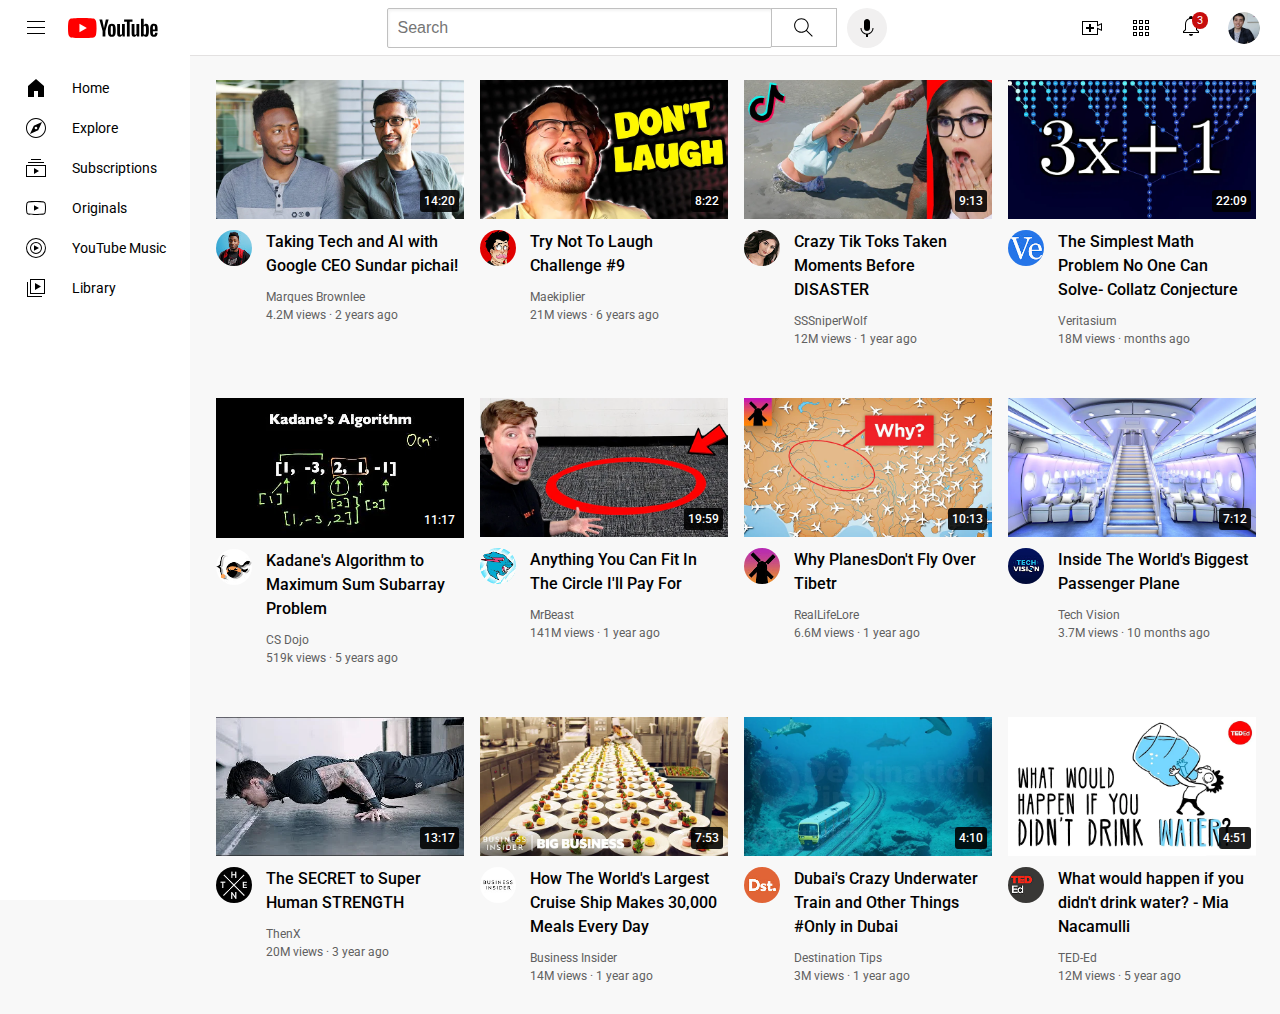
==== index.html @ 8ce8a134 "Update and rename div2youtube4.html to index.html" ====
<!DOCTYPE html>
<html>
  <head>
    <title>Div2Youtube</title>
    <link rel="preconnect" href="https://fonts.googleapis.com">
    <link rel="preconnect" href="https://fonts.gstatic.com" crossorigin>
    <link href="https://fonts.googleapis.com/css2?family=Montserrat&family=Roboto:wght@400;500;700&display=swap" rel="stylesheet">
    <link rel="stylesheet" href="styles/video.css">
    <link rel="stylesheet" href="styles/general.css">
    <link rel="stylesheet" href="styles/header.css">
    <link rel="stylesheet" href="styles/sidebar.css">
  </head>
  <body>
    <header class="header">
      <div class="left-section">
        <img class="hamburger-menu" src="icons/hamburger-menu.svg">
        <img class="youtube-logo" src="icons/youtube-logo.svg"> 
      </div>
      <div class="middle-section">
        <input class="search-bar" type="text"
         placeholder="Search">
         <button class="search-button" title="Search">
          <img class="search-icon"  src="icons/search.svg">
        </button>
         <button class="voice-search-button" title="Search with your voice">
          <img class="voice-search-icon" src="icons/voice-search-icon.svg">
        </button>
      </div>
      <div class="right-section">
        <img class="upload-icon" title="Create" src="icons/upload.svg">
        <img class="youtube-apps-icon" title="YouTube-apps" src="icons/youtube-apps.svg">
        <div class="notification-class" title="Notifications">
          <img class="notification-icon" src="icons/notifications.svg">
          <div class="notification-number">3</div>
        </div>
        
        <img class="current-user-picture" title="My Account" src="channel-pictures/my-channel.jpeg">
      </div>
    </header>

    <nav class="sidebar">
      <div class="sidebar-link" title="Home">
        <img src="icons/home.svg">
        <div>Home</div>
      </div>
      <div class="sidebar-link" title="Explore">
        <img src="icons/explore.svg">
        <div>Explore</div>
      </div>
      <div class="sidebar-link" title="Subscriptions">
        <img  src="icons/subscriptions.svg">
        <div>Subscriptions</div>
      </div>
      <div class="sidebar-link" title="Originals">
        <img  src="icons/originals.svg">
        <div>Originals</div>
      </div>
      <div class="sidebar-link" title="YouTube Music">
        <img  src="icons/youtube-music.svg">
        <div>YouTube Music</div>
      </div>
      <div class="sidebar-link" title="Library">
        <img  src="icons/library.svg"> 
        <div>Library</div>
      </div>
    </nav>
    
    <main>
    <section class="video-grid">
<!--One-->
      <div class="video-preview">
        <div class="thumbnail-row">
          <a href="https://www.youtube.com/watch?v=n2RNcPRtAiY" target="_blank">
          <img class="thumbnail" src="thumbnails/thumbnail-1.webp">
          <div class="video-time">14:20</div></a>
        </div>
        <div class="video-info-grid">
          <div class="dp-one">
<!--popup window code start-->
            <div class="dp-container">
              <img class="dp1" src="channel-pictures/DP1.jpeg">
              <div class="popup">
                <div class="popup-dp">
                  <img class="dp2" src="channel-pictures/DP1.jpeg"></div>
                <div class="popup-detail">
                <div class="popup-dp-author">Marques Brownlee</div>
                <div class="popup-dp-subscribers">18.5M subscribers</div>
              </div>
              </div>
              </div>
<!--popup window code end-->
          </div>
        
          <div class="video-info">
            <p class="video-title">Taking Tech and AI with Google CEO Sundar pichai!</p>
            <p class="video-author">Marques Brownlee</p>
            <p class="video-stats">4.2M views &middot; 2 years ago</p>
          </div>
        </div>
      </div>
<!--TWO-->
      <div class="video-preview">
        <div class="thumbnail-row">
          <a href="https://www.youtube.com/watch?v=mP0RAo9SKZk" target="_blank">
          <img class="thumbnail" src="thumbnails/Don't laugh-2.webp">
          <div class="video-time">8:22</div></a>
        </div>
        <div class="video-info-grid">
          <div class="dp-one">
<!--popup window code start-->           
            <div class="dp-container">
              <img class="dp1" src="channel-pictures/DP2.jpeg">
              <div class="popup">
                <div class="popup-dp">
                  <img class="dp2" src="channel-pictures/DP2.jpeg"></div>
                <div class="popup-detail">
                <div class="popup-dp-author">Maekiplier</div>
                <div class="popup-dp-subscribers">36.4M subscribers</div>
              </div>
              </div>
              </div>
<!--popup window code end-->              
          </div>
          <div class="video-info">
            <p class="video-title">Try Not To Laugh Challenge #9</p>
            <p class="video-author">Maekiplier</p>
            <p class="video-stats">21M views &middot; 6 years ago</p>
          </div>
        </div>
      </div>
<!--Three-->     
      <div class="video-preview">
        <div class="thumbnail-row">
          <a href="https://www.youtube.com/watch?v=FgjPQQeTh1w" target="_blank">
          <img class="thumbnail" src="thumbnails/thumbnail-3.webp">
          <div class="video-time">9:13</div></a>
        </div>
        <div class="video-info-grid">
          <div class="dp-one">
            <img class="dp1" src="channel-pictures/DP3.jpeg">
          </div>
          <div class="video-info">
            <p class="video-title">Crazy Tik Toks Taken Moments Before DISASTER</p>
            <p class="video-author">SSSniperWolf</p>
            <p class="video-stats">12M views &middot; 1 year ago</p>
          </div>
        </div>
      </div>
<!--Four-->
      <div class="video-preview">
        <div class="thumbnail-row">
          <a href="https://www.youtube.com/watch?v=094y1Z2wpJg" target="_blank">
          <img class="thumbnail" src="thumbnails/thumbnail-4.webp">
          <div class="video-time">22:09</div></a>
        </div>
        <div class="video-info-grid">
          <div class="dp-one">
            <img class="dp1" src="channel-pictures/DP4.jpeg">
          </div>
          <div class="video-info">
            <p class="video-title">The Simplest Math Problem No One Can Solve- Collatz Conjecture </p>
            <p class="video-author">Veritasium</p>
            <p class="video-stats">18M views &middot; months ago</p>
          </div>
        </div>
      </div>
<!--Five-->
      <div class="video-preview">
        <div class="thumbnail-row">
          <a href="https://www.youtube.com/watch?v=86CQq3pKSUw" target="_blank">
          <img class="thumbnail" src="thumbnails/thumbnail-5.webp">
          <div class="video-time">11:17</div></a>
        </div>
        <div class="video-info-grid">
          <div class="dp-one">
            <img class="dp1" src="channel-pictures/DP5.jpeg">
          </div>
          <div class="video-info">
            <p class="video-title">Kadane's Algorithm to Maximum Sum Subarray Problem</p>
            <p class="video-author">CS Dojo</p>
            <p class="video-stats">519k views &middot; 5 years ago</p>
          </div>
        </div>
      </div>
<!--Six-->
      <div class="video-preview">
        <div class="thumbnail-row">
          <a href="https://www.youtube.com/watch?v=yXWw0_UfSFg" target="_blank">
          <img class="thumbnail" src="thumbnails/thumbnail-6.webp">
          <div class="video-time">19:59</div></a>
        </div>
        <div class="video-info-grid">
          <div class="dp-one">
            <img class="dp1" src="channel-pictures/DP6.jpeg">
          </div>
          <div class="video-info">
            <p class="video-title">Anything You Can Fit In The Circle I'll Pay For</p>
            <p class="video-author">MrBeast</p>
            <p class="video-stats">141M views &middot; 1 year ago</p>
          </div>
        </div>
      </div>
<!--Seven--> 
      <div class="video-preview">
        <div class="thumbnail-row">
          <a href="https://www.youtube.com/watch?v=fNVa1qMbF9Y" target="_blank">
          <img class="thumbnail" src="thumbnails/thumbnail-7.webp">
          <div class="video-time">10:13</div></a>
        </div>
        <div class="video-info-grid">
          <div class="dp-one">
            <img class="dp1" src="channel-pictures/DP7.jpeg">
          </div>
          <div class="video-info">
            <p class="video-title">Why PlanesDon't Fly Over Tibetr</p>
            <p class="video-author">RealLifeLore</p>
            <p class="video-stats">6.6M views &middot; 1 year ago</p>
          </div>
        </div>
      </div>  
<!--Eight-->  
      <div class="video-preview">
        <div class="thumbnail-row">
          <a href="https://www.youtube.com/watch?v=lFm4EM1juls" target="_blank">
          <img class="thumbnail" src="thumbnails/thumbnail-8.webp">
          <div class="video-time">7:12</div></a>
        </div>
        <div class="video-info-grid">
          <div class="dp-one">
            <img class="dp1" src="channel-pictures/DP8.jpeg">
          </div>
          <div class="video-info">
            <p class="video-title">Inside The World's Biggest Passenger Plane</p>
            <p class="video-author">Tech Vision</p>
            <p class="video-stats">3.7M views &middot; 10 months ago</p>
          </div>
        </div>
      </div> 
<!--Nine--> 
      <div class="video-preview">
        <div class="thumbnail-row">
          <a href="https://www.youtube.com/watch?v=ixmxOlcrlUc" target="_blank">
          <img class="thumbnail" src="thumbnails/thumbnail-9.webp">
          <div class="video-time">13:17</div></a>
        </div>
        <div class="video-info-grid">
          <div class="dp-one">
            <img class="dp1" src="channel-pictures/DP9.jpeg">
          </div>
          <div class="video-info">
            <p class="video-title">The SECRET to Super Human STRENGTH</p>
            <p class="video-author">ThenX</p>
            <p class="video-stats">20M views &middot; 3 year ago</p>
          </div>
        </div>
      </div>    
<!--Ten-->
      <div class="video-preview">
        <div class="thumbnail-row">
          <a href="https://www.youtube.com/watch?v=R2vXbFp5C9o" target="_blank">
          <img class="thumbnail" src="thumbnails/thumbnail-10.webp">
          <div class="video-time">7:53</div></a>
        </div>
        <div class="video-info-grid">
          <div class="dp-one">
            <img class="dp1" src="channel-pictures/DP10.jpeg">
          </div>
          <div class="video-info">
            <p class="video-title">How The World's Largest Cruise Ship Makes 30,000 Meals Every Day</p>
            <p class="video-author">Business Insider</p>
            <p class="video-stats">14M views &middot; 1 year ago</p>
          </div>
        </div>
      </div>  
<!--eleven-->  
      <div class="video-preview">
        <div class="thumbnail-row">
          <a href="https://www.youtube.com/watch?v=0nZuYyXET3s" target="_blank">
          <img class="thumbnail" src="thumbnails/thumbnail-11.webp">
          <div class="video-time">4:10</div></a>
        </div>
        <div class="video-info-grid">
          <div class="dp-one">
            <img class="dp1" src="channel-pictures/DP11.jpeg">
          </div>
          <div class="video-info">
            <p class="video-title">Dubai's Crazy Underwater Train and Other Things #Only in Dubai</p>
            <p class="video-author">Destination Tips</p>
            <p class="video-stats">3M views &middot; 1 year ago</p>
          </div>
        </div>
      </div>  
<!--twelve--> 
      <div class="video-preview">
        <div class="thumbnail-row">
          <a href="https://www.youtube.com/watch?v=9iMGFqMmUFs" target="_blank">
          <img class="thumbnail" src="thumbnails/thumbnail-12.webp">
          <div class="video-time">4:51</div></a>
        </div>
        <div class="video-info-grid">
          <div class="dp-one">
            <img class="dp1" src="channel-pictures/DP12.jpeg">
          </div>
          <div class="video-info">
            <p class="video-title">What would happen if you didn't drink water? - Mia Nacamulli</p>
            <p class="video-author">TED-Ed</p>
            <p class="video-stats">12M views &middot; 5 year ago</p>
          </div>
        </div>
      </div>                 
    </section>
    </main>
<br>
    <!--Exercise

    <div class="dogs">
      <img class="dog-white" src="thumbnails/dog1.jpg">
      <p class="name">Oliver</p>
      <div class="smallDP">
        <img class="dogDP" src="channel-pictures/DP2.jpeg">
      </div>
      <div class="smallDPinfo">
        <p class="mutual-friends">
          2 mutual friends
        </p>
      </div>
      <button class="add-friend-button">Add Friend</button>
    </div>

    <div class="dogs">
      <img class="dog-white" src="thumbnails/dog 2.jpg">
      <p class="name">Black</p>
      <p class="mutual-friends">
        6 mutual friends
      </p>
      <button class="add-friend-button">Add Friend</button>
    </div>

    <div class="dogs">
      <img class="dog-white" src="thumbnails/dog 3.png">
      <p class="name">Robert</p>
      <p class="mutual-friends">
        10 mutual friends
      </p>
      <button class="add-friend-button">Add Friend</button>
    </div>

    <div class="dogs">
      <img class="dog-white" src="thumbnails/dog 4.webp">
      <p class="name">Rose</p>
      <p class="mutual-friends">
        30 mutual friends
      </p>
      <button class="add-friend-button">Add Friend</button>
    </div>
-->
  </body>
</html>
---- styles/video.css ----
.thumbnail{
  width: 100%;
}
.thumbnail-row{
  margin-bottom: 8px;
  position: relative;
}
.video-title{
  font-weight: 500;
  line-height: 20px;
  margin-top: 0px;
  font-size: 14px;
  margin-bottom: 10px;
}
.video-author{
  font-size: 12px;
  font-weight: 400;
  color: rgb(96, 96, 96);
  margin-bottom: 4px;
}
.video-stats{
  font-size: 12px;
  font-weight: 400;
  color: rgb(96, 96, 96);
  margin-top: 0px;
}

.video-time{
  background-color: rgba(0, 0, 0, 0.884);
  color: white;
  position: absolute;
  bottom: 10px;
  right: 5px;
  border-radius: 3px;
  font-size: 12px;
  font-weight: 500;
  padding: 4px;
}  
.video-info-grid{
  display: grid;
  grid-template-columns: 50px 1fr; 
}

.video-grid{
  display: grid;
  column-gap: 16px;
  grid-template-columns: 1fr 1fr 1fr;
  row-gap: 40px;
}
@media (max-width: 750px) {
  .video-grid {
    grid-template-columns: 1fr 1fr;
  }
}
@media (min-width:751px) and (max-width:999px){
  .video-grid {
    grid-template-columns: 1fr 1fr 1fr;
  }
}

@media (min-width:1000px) {
  .video-grid {
    grid-template-columns: 1fr 1fr 1fr 1fr;
  }
}

@media (min-width:1000px){
  .video-title{
    font-size: 16px;
    line-height: 24px;
  }
  .video-grid{
    font-size: 14px;
  }
}
@media (max-width:1200.2){
  .video-grid{
    padding-left: 96px;
  }
}
.dp1{
  border-radius: 25px;
  width:36px;
  cursor: pointer; 
}
.dp-one{
  position: relative;
}
.dp-container{
  position: relative;
  display: inline-block;
}
.popup{
  position: absolute;
  display: flex;
  box-shadow: 2px 3px 10px rgba(0, 0, 0, 0.3);
  border-radius: 6px;
  padding:12px 12px;
  width: 200px;
  background-color: white;
  opacity: 0; 
  transition: opacity 0.15s;
  pointer-events:none;
  align-items: center;
  z-index: 300;
  top:40px;
}
.dp-container:hover .popup{
  opacity: 1;
}
.dp2{
  width: 50px;
  height: 50px;
  border-radius: 25px;
  margin-right: 8px;
}
.popup-detail{
  flex: 1;
}
.popup-dp-author{
  font-weight: bold;
  font-size: 16px;
  margin-bottom: 4px;

}
.popup-dp-subscribers{
  font-size: 14px;
  color: rgb(101, 100, 100);
}


/*Exercise*/

.dogs{
box-shadow: 0 0 5px rgba(0, 0, 0, 0.3);
width: 200px;
margin-left: 10px;
display: inline-block;
margin-top: 10px;
}
.dog-white{
width: 200px;
height: 200px;
object-fit: cover;
margin-bottom: 12px;
}
.name{
font-size: 18px;
font-weight: bold;
margin-left: 8px;
margin-bottom: 4px;
}
.mutual-friends{
color: rgb(100, 100, 100);
margin-left: 8px;
margin-bottom: 12px;
}
.add-friend-button{
color: white;
background-color: rgb(7, 100, 223);
border-radius: 4px;
padding-top: 10px;
padding-bottom: 10px;
border: none;
padding-left: 20px;
padding-right: 20px;
font-size: 16px;
margin-left: 8px;
margin-bottom: 10px;
}
.add-friend-button:hover{
opacity: 0.8;
cursor: pointer;
}
.add-friend-button:active{
opacity: 0.5;
}
.smallDP,.smallDPinfo{
display: inline-block;
margin-bottom: 5px;
}
.dogDP{
width: 40px;
border-radius: 25px;
margin-left: 8px;
margin-top: 3px;
}
.smallDPinfo{
vertical-align: top;
}
---- styles/general.css ----
.p{
  margin-top: 0;
  margin-bottom: 0;
}
body{
   
  font-family: Roboto,Arial;
  margin: 0;
  padding-top:80px;
  padding-left: 96px;
  padding-right: 24px;
  background-color: rgb(248, 248, 248);
}
---- styles/header.css ----
.header{
  z-index: 100;
  height: 55px;
  display: flex;
  justify-content: space-between;
  position: fixed;
  top: 0;
  left: 0;
  right: 0;
  background-color: white;
  border-bottom-width:1px ;
  border-bottom-style: solid;
  border-bottom-color:rgb(227, 225, 225) ;
}
.left-section{
  align-items: center;
  display: flex;
}
.hamburger-menu{
  height: 24px;
  margin-left: 24px;
  margin-right: 20px;
}
.youtube-logo{
  height: 20px;
}
.middle-section{
  flex: 1;
  display: flex;
  align-items: center;
  margin-left: 70px;
  margin-right: 35px;
  max-width: 500px;/*maximum width of middle section when expanded*/
}
.search-bar{
  flex: 1;
  height: 36px;
  padding-left: 10px;
  font-size: 16px; 
  border-radius: 2px;
  border: 1px solid rgb(192, 192, 192);
  box-shadow: inset 1px 2px 3px rgba(0, 0, 0, 0.05);
  width: 0;/*helps to shrink the search bar as small as possible*/
}
.search-bar::placeholder{/*used to alter placeholder style in input*/
  font-size: 16px;
}
.search-bar:active{
  border:  1px solid lightblue
}
.search-icon{
  height: 25px;
}
.search-button{
  height: 39px;
  width: 66px;
  border-color: rgb(192, 192, 192);
  background-color: white;
  border-width: 1px;
  border-style: solid;
  margin-left: -1px;
  margin-right: 10px;
}
.search-button:hover{
  background-color: rgba(239, 236, 236, 0.811);
}
.voice-search-button{
  height: 40px;
  width: 40px;
  border-radius: 20px;
  border: none;
  background-color:rgb(241, 240, 240) ;
}
.search-button, .voice-search-button{
  display: flex;
  justify-content: center;
  align-items: center;
  position:relative
}
.voice-search-icon{
  height: 24px;
}
.right-section{
  width: 180px;
  display: flex;
  align-items: center;
  justify-content: space-between;
  margin-right: 20px;
  flex-shrink: 0;/*Don't shrink,it keeps the space between the icons as constant*/
}
.upload-icon{
  height: 24px;

}
.youtube-apps-icon{
  height: 24px;
}
.notification-icon{
  height: 24px;
}
.notification-class{
  position: relative;
}
.notification-number{
  position: absolute;
  top: -2px;
  right: -5px;
  background-color: rgb(199, 13, 13);
  color: white;
  border-radius: 10px;
  font-size: 11px;
  padding-right: 5px;
  padding-left: 5px;
  padding-top: 2px;
  padding-bottom: 2px;

}
.current-user-picture{
  height: 32px;
  border-radius: 16px;
}
---- styles/sidebar.css ----
@media (max-width:1200px){
.sidebar{
  position: fixed;
  left: 0;
  bottom: 0;
  top: 55px;
  background-color: white;
  width: 72px;
  z-index: 200;
  padding-top: 5px;
}
.sidebar-link{
  height: 74px;
  display: flex;
  justify-content: center;
  align-items: center;
  flex-direction: column;/*This is ues to appear icon and text  in same column*/
  cursor: pointer;
}
.sidebar-link:hover{
  background-color: rgb(235, 235, 235);
}

.sidebar-link img {
  height: 24px;
  margin-bottom: 4px;
}

.sidebar-link div{
  font-size: 10px;
}
}
@media (min-width:1200.1px){
  .sidebar{
    position: fixed;
    left: 0;
    bottom: 0;
    top: 55px;
    background-color: white;
    z-index: 200;
    padding-top: 13px;
  }
  .sidebar-link{
    display: flex;
    align-items: center;
    cursor: pointer;
    padding: 8px 24px;
  }
  .sidebar-link:hover{
    background-color: rgb(235,235,235);
  }
  .sidebar-link img{
    height: 24px;
    margin-right: 24px;
  }
  .sidebar-link div{
    font-size: 14px;
  }
  .video-grid{
    padding-left: 120px;
  }
}
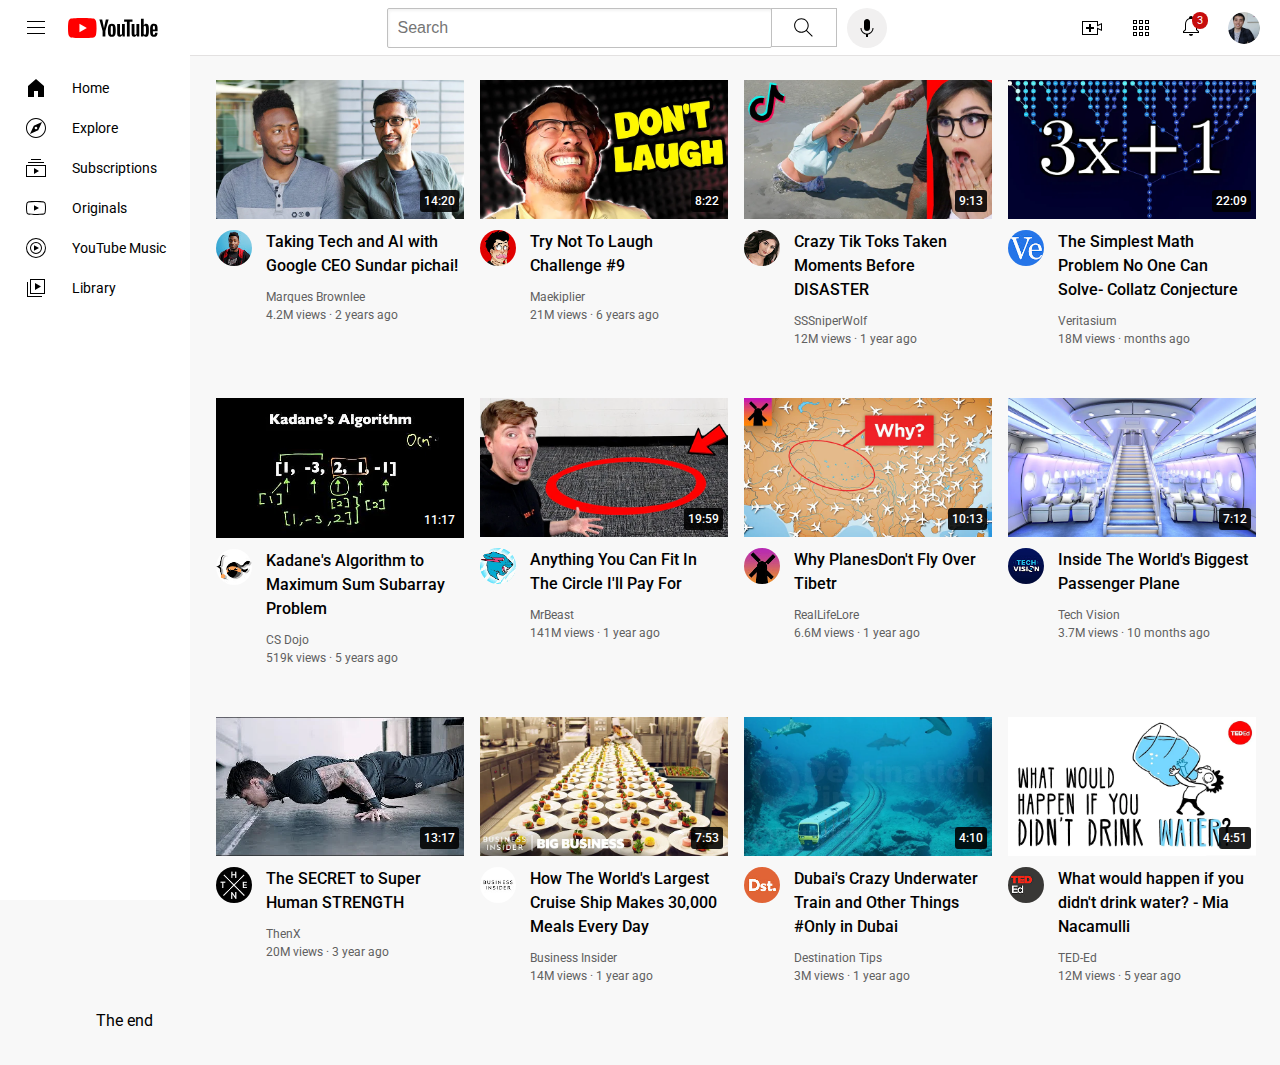
==== commit 495034ca: "Add files via upload" ====
--- a/index.html
+++ b/index.html
@@ -309,6 +309,7 @@
         </div>
       </div>                 
     </section>
+    <p>The end</p>
     </main>
 <br>
     <!--Exercise
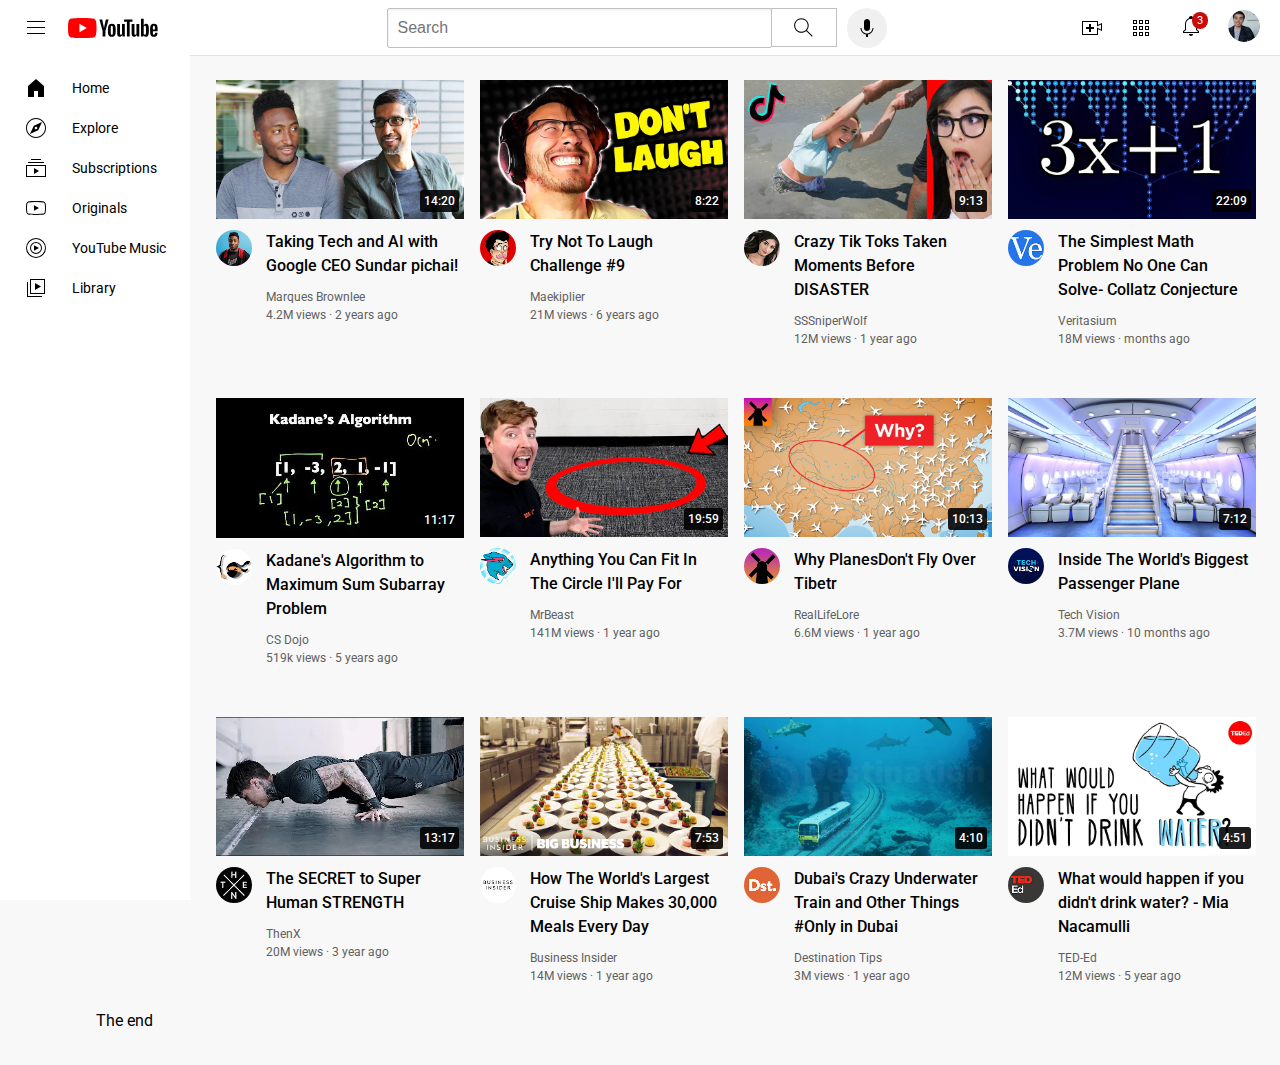
==== commit f829b830: "Add files via upload" ====
--- a/index.html
+++ b/index.html
@@ -33,8 +33,9 @@
           <img class="notification-icon" src="icons/notifications.svg">
           <div class="notification-number">3</div>
         </div>
-        
+        <a href="youtubeExercise1.html">
         <img class="current-user-picture" title="My Account" src="channel-pictures/my-channel.jpeg">
+      </a>
       </div>
     </header>
 
